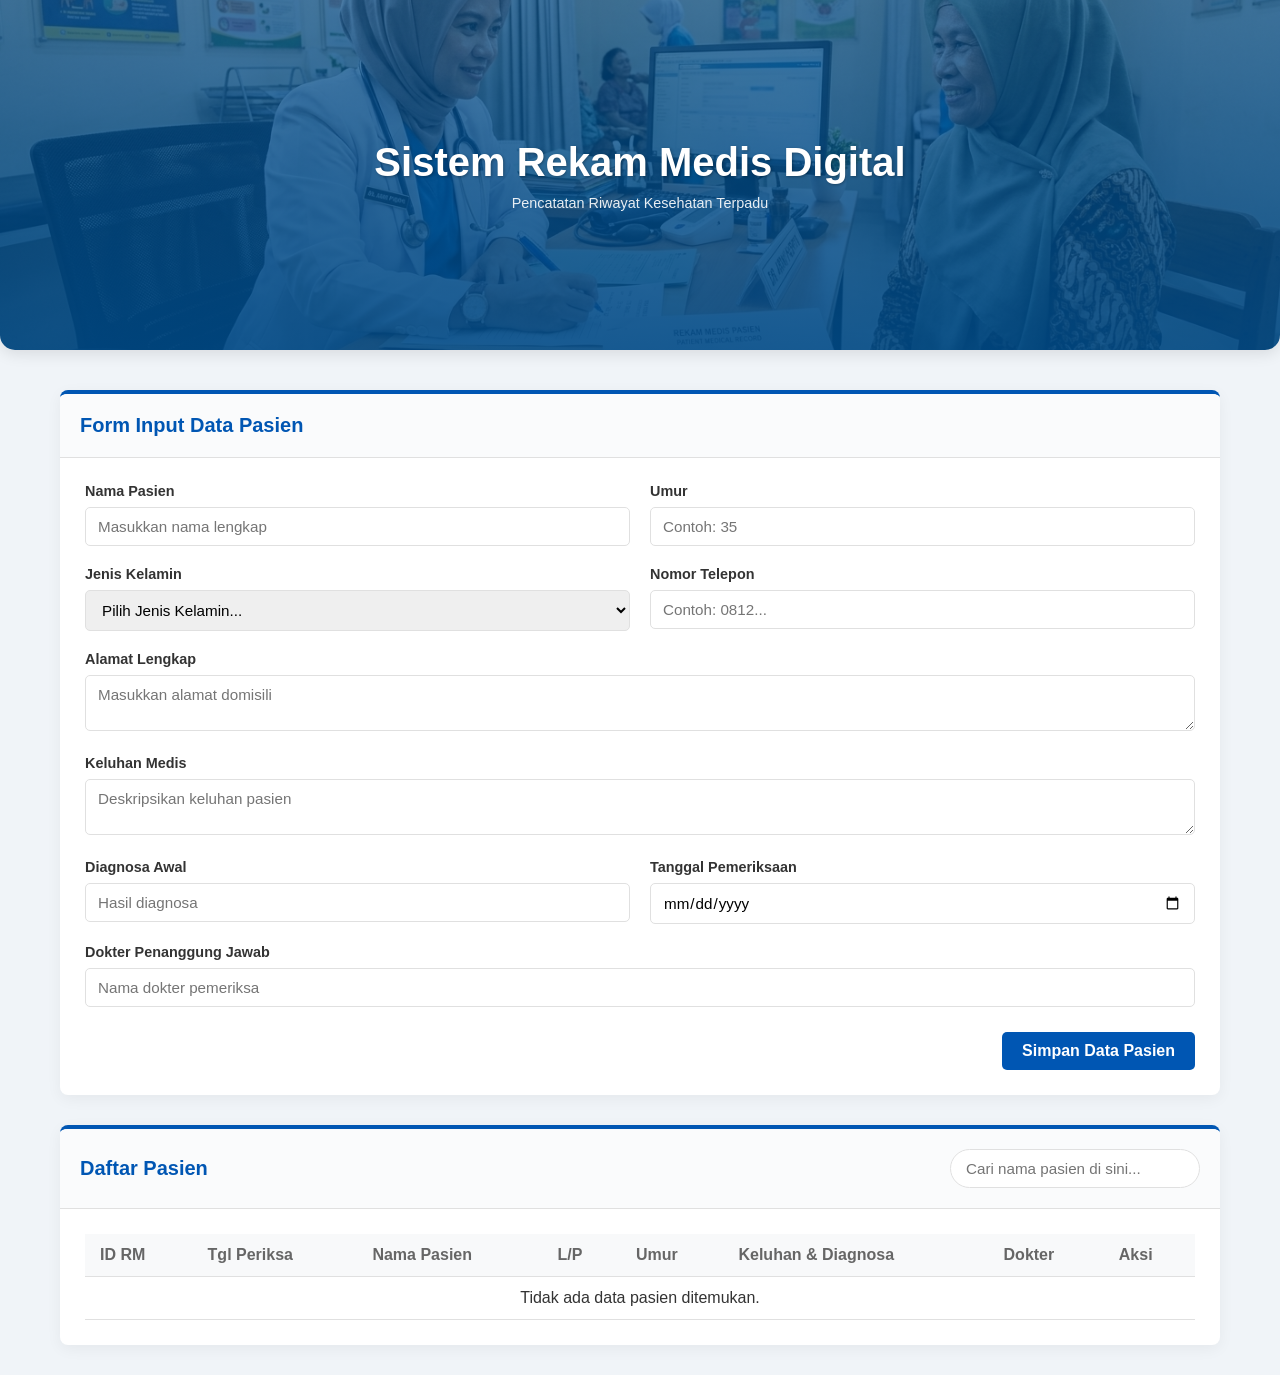
==== index.html @ aa78f80b "Add files via upload" ====
<!DOCTYPE html>
<html lang="id">
<head>
    <meta charset="UTF-8">
    <meta name="viewport" content="width=device-width, initial-scale=1.0">
    <title>Sistem Rekam Medis Digital</title>
    <link rel="stylesheet" href="style.css">
</head>
<body>
    <div id="notification" class="notification">Data berhasil disimpan!</div>

    <header class="header">
        <div class="header-content">
            <h1>Sistem Rekam Medis Digital</h1>
            <p>Pencatatan Riwayat Kesehatan Terpadu</p>
        </div>
    </header>

    <main class="container">
        <div class="card">
            <div class="card-header">
                <h2 id="formTitle">Form Input Data Pasien</h2>
            </div>
            <div class="card-body">
                <form id="patientForm">
                    <input type="hidden" id="patientId">
                    
                    <div class="form-grid">
                        <div class="form-group">
                            <label for="nama">Nama Pasien</label>
                            <input type="text" id="nama" required placeholder="Masukkan nama lengkap">
                        </div>
                        <div class="form-group">
                            <label for="umur">Umur</label>
                            <input type="number" id="umur" required placeholder="Contoh: 35" min="0">
                        </div>
                        <div class="form-group">
                            <label for="jenisKelamin">Jenis Kelamin</label>
                            <select id="jenisKelamin" required>
                                <option value="" disabled selected>Pilih Jenis Kelamin...</option>
                                <option value="Laki-laki">Laki-laki</option>
                                <option value="Perempuan">Perempuan</option>
                            </select>
                        </div>
                        <div class="form-group">
                            <label for="telepon">Nomor Telepon</label>
                            <input type="tel" id="telepon" required placeholder="Contoh: 0812...">
                        </div>
                        <div class="form-group full-width">
                            <label for="alamat">Alamat Lengkap</label>
                            <textarea id="alamat" rows="2" required placeholder="Masukkan alamat domisili"></textarea>
                        </div>
                        <div class="form-group full-width">
                            <label for="keluhan">Keluhan Medis</label>
                            <textarea id="keluhan" rows="2" required placeholder="Deskripsikan keluhan pasien"></textarea>
                        </div>
                        <div class="form-group">
                            <label for="diagnosa">Diagnosa Awal</label>
                            <input type="text" id="diagnosa" required placeholder="Hasil diagnosa">
                        </div>
                        <div class="form-group">
                            <label for="tanggal">Tanggal Pemeriksaan</label>
                            <input type="date" id="tanggal" required>
                        </div>
                        <div class="form-group full-width">
                            <label for="dokter">Dokter Penanggung Jawab</label>
                            <input type="text" id="dokter" required placeholder="Nama dokter pemeriksa">
                        </div>
                    </div>

                    <div class="form-actions">
                        <button type="button" id="btnCancel" class="btn btn-secondary" style="display: none;" onclick="resetForm()">Batal Edit</button>
                        <button type="submit" id="btnSubmit" class="btn btn-primary">Simpan Data Pasien</button>
                    </div>
                </form>
            </div>
        </div>

        <div class="card">
            <div class="card-header flex-header">
                <h2>Daftar Pasien</h2>
                <div class="search-box">
                    <input type="text" id="searchInput" placeholder="Cari nama pasien di sini...">
                </div>
            </div>
            <div class="card-body">
                <div class="table-responsive">
                    <table id="patientsTable">
                        <thead>
                            <tr>
                                <th>ID RM</th>
                                <th>Tgl Periksa</th>
                                <th>Nama Pasien</th>
                                <th>L/P</th>
                                <th>Umur</th>
                                <th>Keluhan & Diagnosa</th>
                                <th>Dokter</th>
                                <th>Aksi</th>
                            </tr>
                        </thead>
                        <tbody id="tableBody">
                        </tbody>
                    </table>
                </div>
            </div>
        </div>
    </main>

    <script src="script.js"></script>
</body>
</html>
---- style.css ----
:root {
    --primary-color: #0056b3;
    --primary-hover: #004494;
    --secondary-color: #6c757d;
    --danger-color: #dc3545;
    --danger-hover: #c82333;
    --success-color: #28a745;
    --bg-color: #f0f4f8;
    --card-bg: #ffffff;
    --text-main: #333333;
    --text-muted: #666666;
    --border-color: #e0e0e0;
}

* {
    margin: 0;
    padding: 0;
    box-sizing: border-box;
    font-family: 'Segoe UI', Tahoma, Geneva, Verdana, sans-serif;
}

body {
    background-color: var(--bg-color);
    color: var(--text-main);
}

/* --- HERO BANNER HEADER --- */
.header {
    /* Mengatur posisi dan tata letak tengah */
    position: relative;
    display: flex;
    align-items: center;
    justify-content: center;
    height: 350px; /* Atur ketinggian banner sesuai keinginan */
    margin-bottom: 40px;
    border-radius: 0 0 15px 15px; /* Sedikit melengkungkan bagian bawah (opsional) */

    /* Menggabungkan Warna Gradient Biru Transparan dan Gambar Latar */
    background-image: 
        linear-gradient(rgba(0, 74, 135, 0.7), rgba(0, 74, 135, 0.9)), /* Warna overlay biru UNS transparan */
        url(gambarpemweb.png); /* <<< GANTI NAMA FILE GAMBARMU DI SINI */

    /* Menyesuaikan proporsi gambar agar menutupi seluruh area tanpa gepeng */
    background-size: cover;
    background-position: center;
    background-repeat: no-repeat;
    
    /* Mengubah semua teks di dalam header menjadi putih */
    color: #ffffff;
    text-align: center;
    box-shadow: 0 4px 15px rgba(0,0,0,0.1);
}

/* Mengatur teks judul (h1) */
.header h1 {
    font-size: 2.5rem;
    font-weight: 700;
    margin: 0 0 10px 0;
    color: #ffffff;
    text-shadow: 1px 1px 3px rgba(0,0,0,0.3); /* Sedikit bayangan hitam agar teks lebih jelas terbaca */
}

/* Mengatur teks sub-judul (p) */
.header p {
    font-size: 1.2rem;
    margin: 0;
    font-weight: 400;
    opacity: 0.9;
}

.header-content {
    max-width: 1200px;
    margin: 0 auto;
    padding: 0 20px;
    text-align: center;
}

.header-content p {
    font-size: 0.9em;
    opacity: 0.9;
    margin-top: 5px;
}

.container {
    max-width: 1200px;
    margin: 30px auto;
    padding: 0 20px;
}

.card {
    background-color: var(--card-bg);
    border-radius: 8px;
    box-shadow: 0 4px 15px rgba(0,0,0,0.05);
    margin-bottom: 30px;
    border-top: 4px solid var(--primary-color);
    overflow: hidden;
}

.card-header {
    padding: 20px;
    border-bottom: 1px solid var(--border-color);
    background-color: #fafbfc;
}

.card-header h2 {
    font-size: 1.25rem;
    color: var(--primary-color);
}

.flex-header {
    display: flex;
    justify-content: space-between;
    align-items: center;
    flex-wrap: wrap;
    gap: 15px;
}

.card-body {
    padding: 25px;
}

.form-grid {
    display: grid;
    grid-template-columns: 1fr 1fr;
    gap: 20px;
}

.form-group.full-width {
    grid-column: 1 / -1;
}

label {
    display: block;
    margin-bottom: 8px;
    font-weight: 600;
    color: var(--text-main);
    font-size: 0.9rem;
}

input, select, textarea {
    width: 100%;
    padding: 10px 12px;
    border: 1px solid var(--border-color);
    border-radius: 5px;
    font-size: 0.95rem;
    transition: border-color 0.3s, box-shadow 0.3s;
}

input:focus, select:focus, textarea:focus {
    outline: none;
    border-color: var(--primary-color);
    box-shadow: 0 0 0 3px rgba(0, 86, 179, 0.1);
}

.form-actions {
    margin-top: 25px;
    display: flex;
    gap: 10px;
    justify-content: flex-end;
}

.btn {
    padding: 10px 20px;
    border: none;
    border-radius: 5px;
    font-size: 1rem;
    font-weight: 600;
    cursor: pointer;
    transition: background-color 0.3s, transform 0.1s;
}

.btn:active {
    transform: scale(0.98);
}

.btn-primary {
    background-color: var(--primary-color);
    color: white;
}

.btn-primary:hover { background-color: var(--primary-hover); }

.btn-secondary {
    background-color: var(--secondary-color);
    color: white;
}

.btn-danger {
    background-color: var(--danger-color);
    color: white;
    padding: 6px 12px;
    font-size: 0.85rem;
}

.btn-danger:hover { background-color: var(--danger-hover); }

.btn-edit {
    background-color: #ffc107;
    color: #212529;
    padding: 6px 12px;
    font-size: 0.85rem;
    margin-right: 5px;
}

.btn-edit:hover { background-color: #e0a800; }

.search-box input {
    width: 250px;
    border-radius: 20px;
    padding-left: 15px;
}

.table-responsive {
    overflow-x: auto;
}

table {
    width: 100%;
    border-collapse: collapse;
    min-width: 800px;
}

th, td {
    padding: 12px 15px;
    text-align: left;
    border-bottom: 1px solid var(--border-color);
}

th {
    background-color: #f8f9fa;
    font-weight: 600;
    color: var(--text-muted);
}

tr:hover {
    background-color: rgba(0, 86, 179, 0.03);
}

.empty-state {
    text-align: center;
    padding: 30px;
    color: var(--text-muted);
    display: none;
}

mark {
    background-color: #fff3cd;
    color: #856404;
    padding: 0 2px;
    border-radius: 2px;
}

.notification {
    position: fixed;
    top: 20px;
    right: -300px;
    background-color: var(--success-color);
    color: white;
    padding: 15px 25px;
    border-radius: 5px;
    box-shadow: 0 4px 12px rgba(0,0,0,0.15);
    transition: right 0.4s ease-in-out;
    z-index: 1000;
}

.notification.show {
    right: 20px;
}

@media (max-width: 768px) {
    .form-grid {
        grid-template-columns: 1fr;
    }
    .search-box input {
        width: 100%;
    }
    .flex-header {
        flex-direction: column;
        align-items: stretch;
    }
}
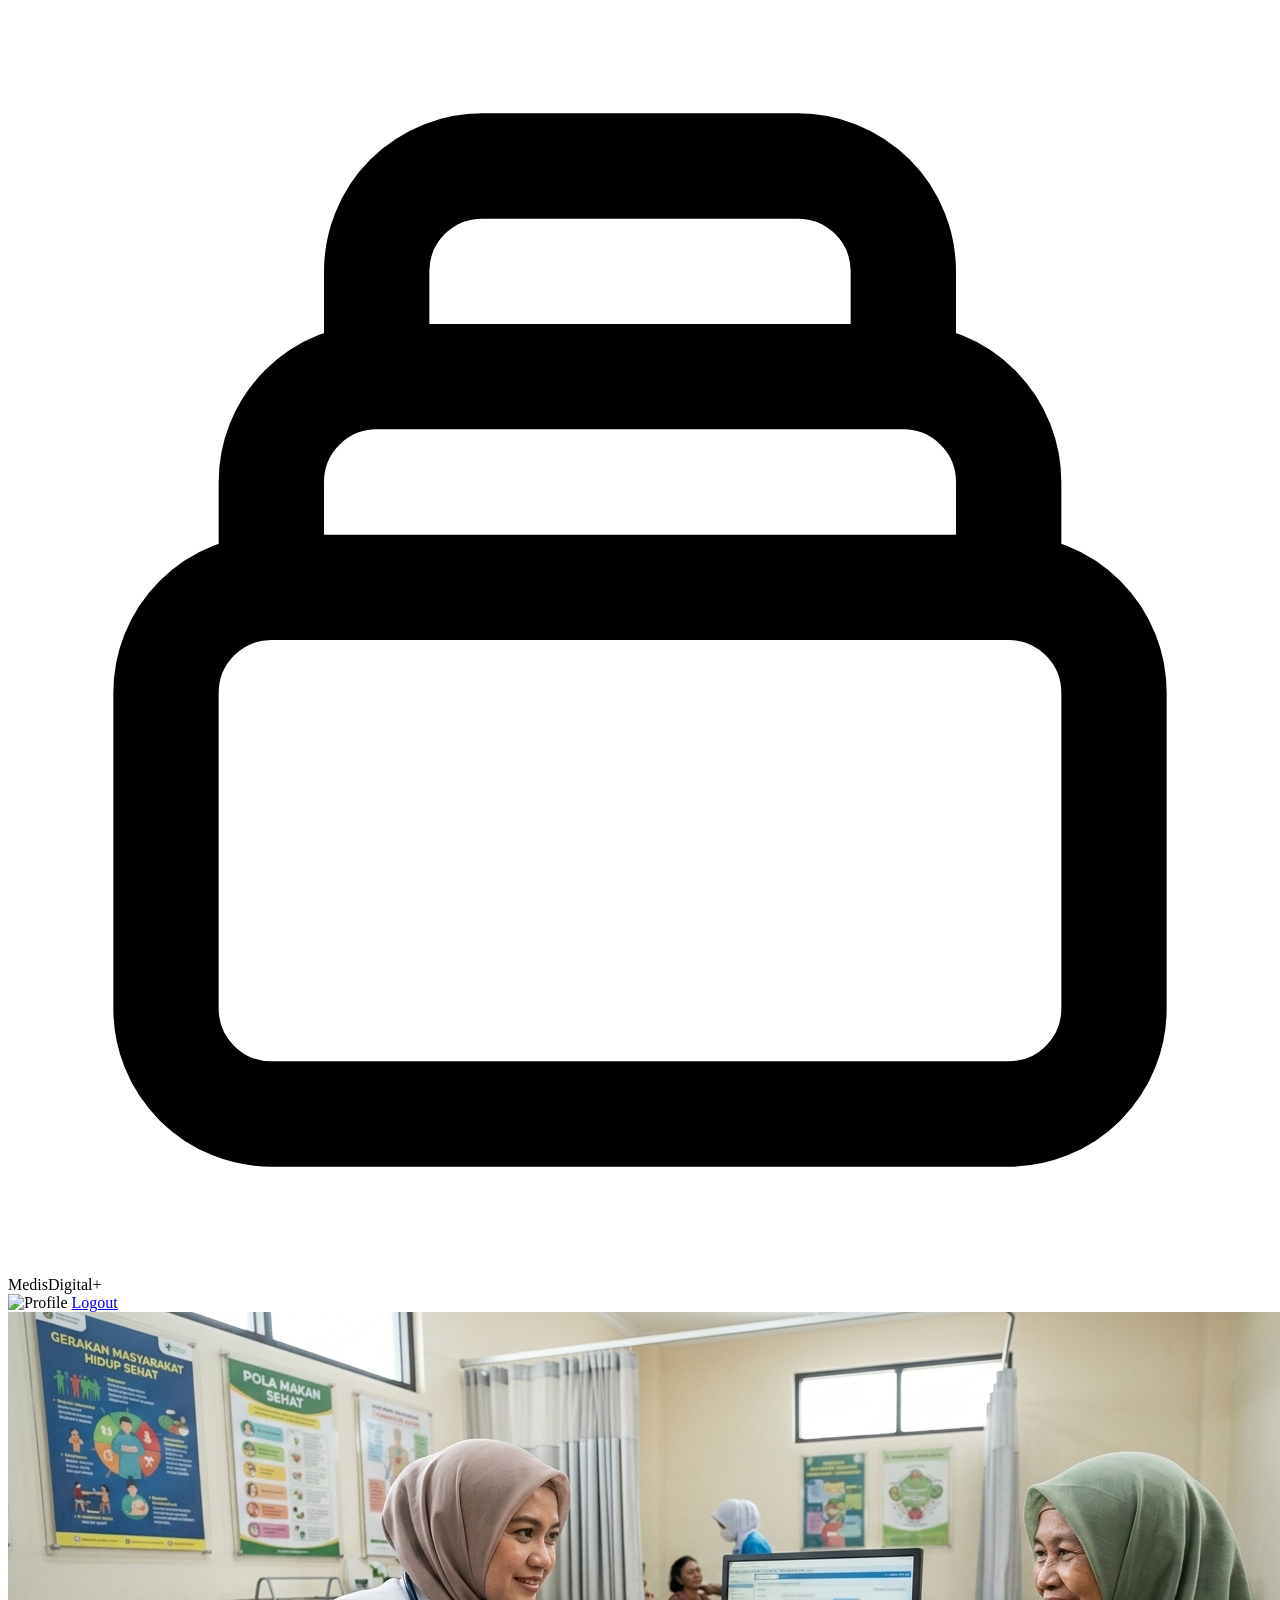
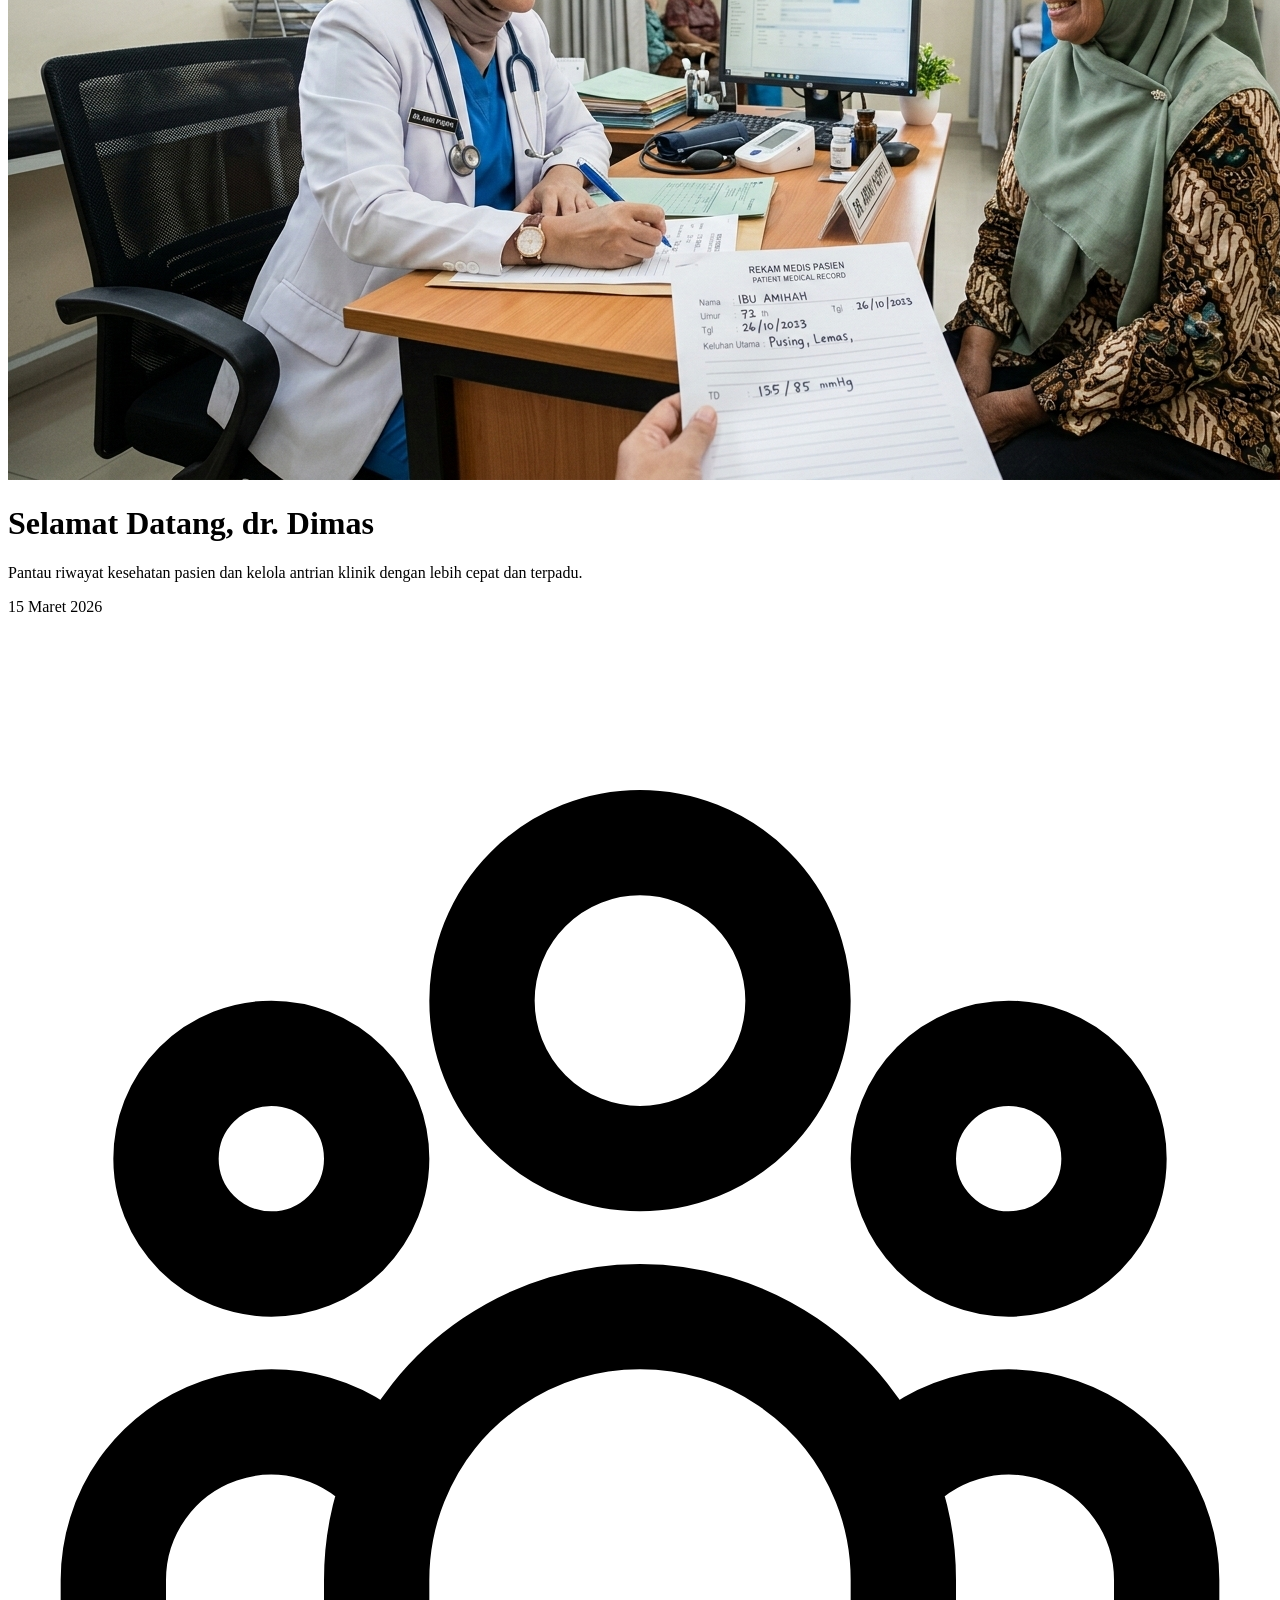
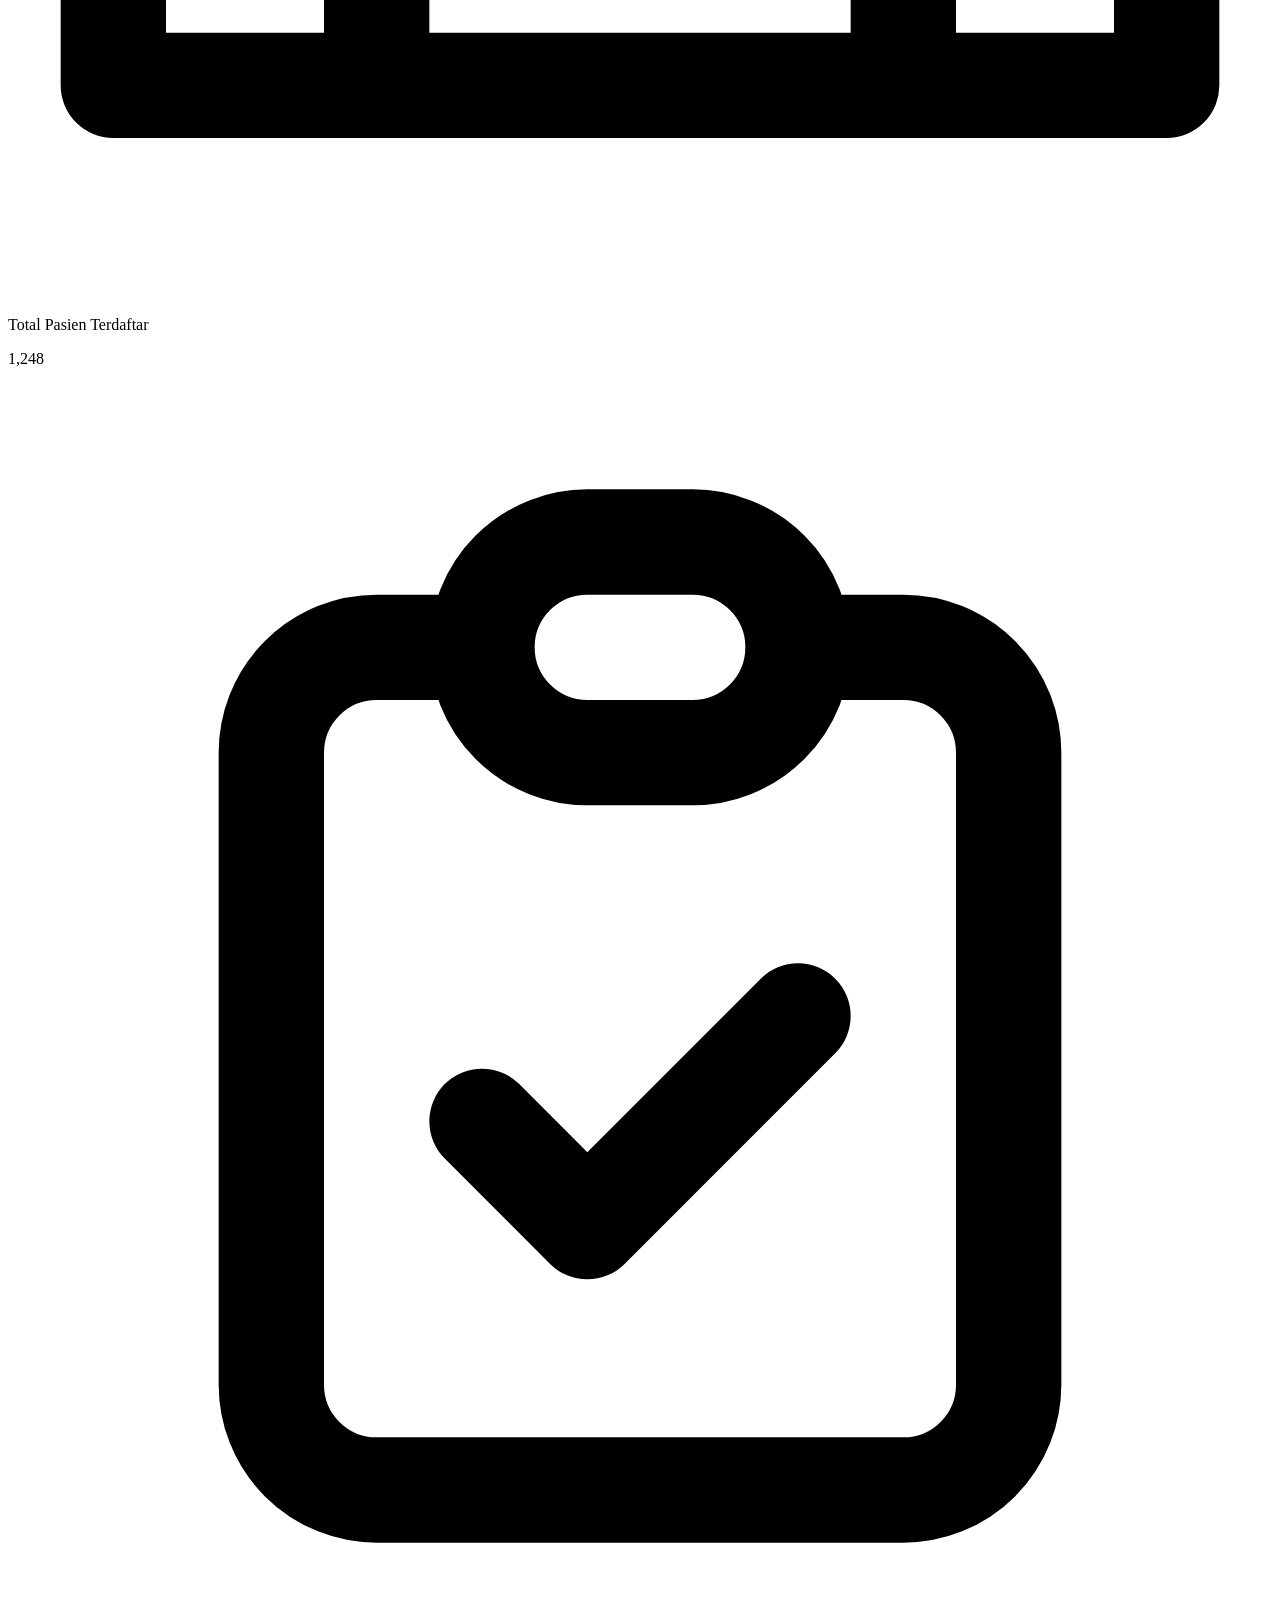
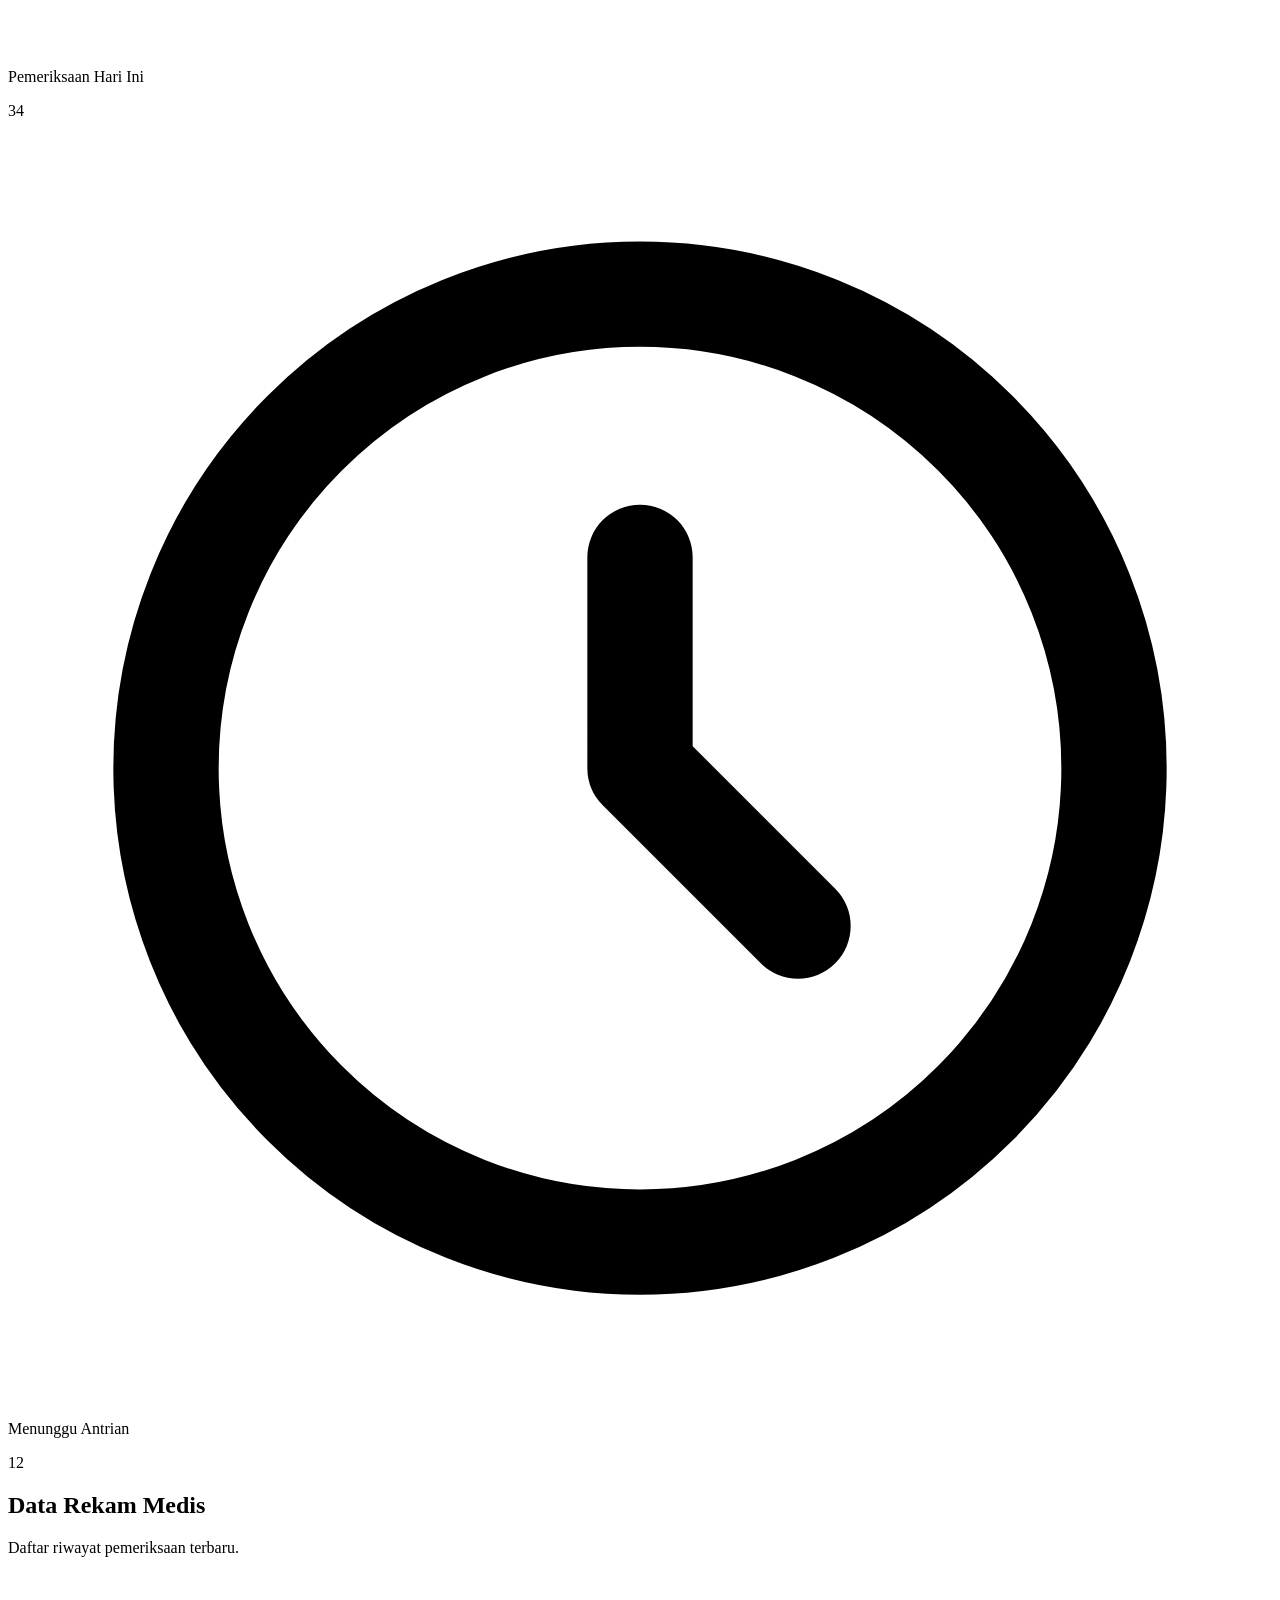
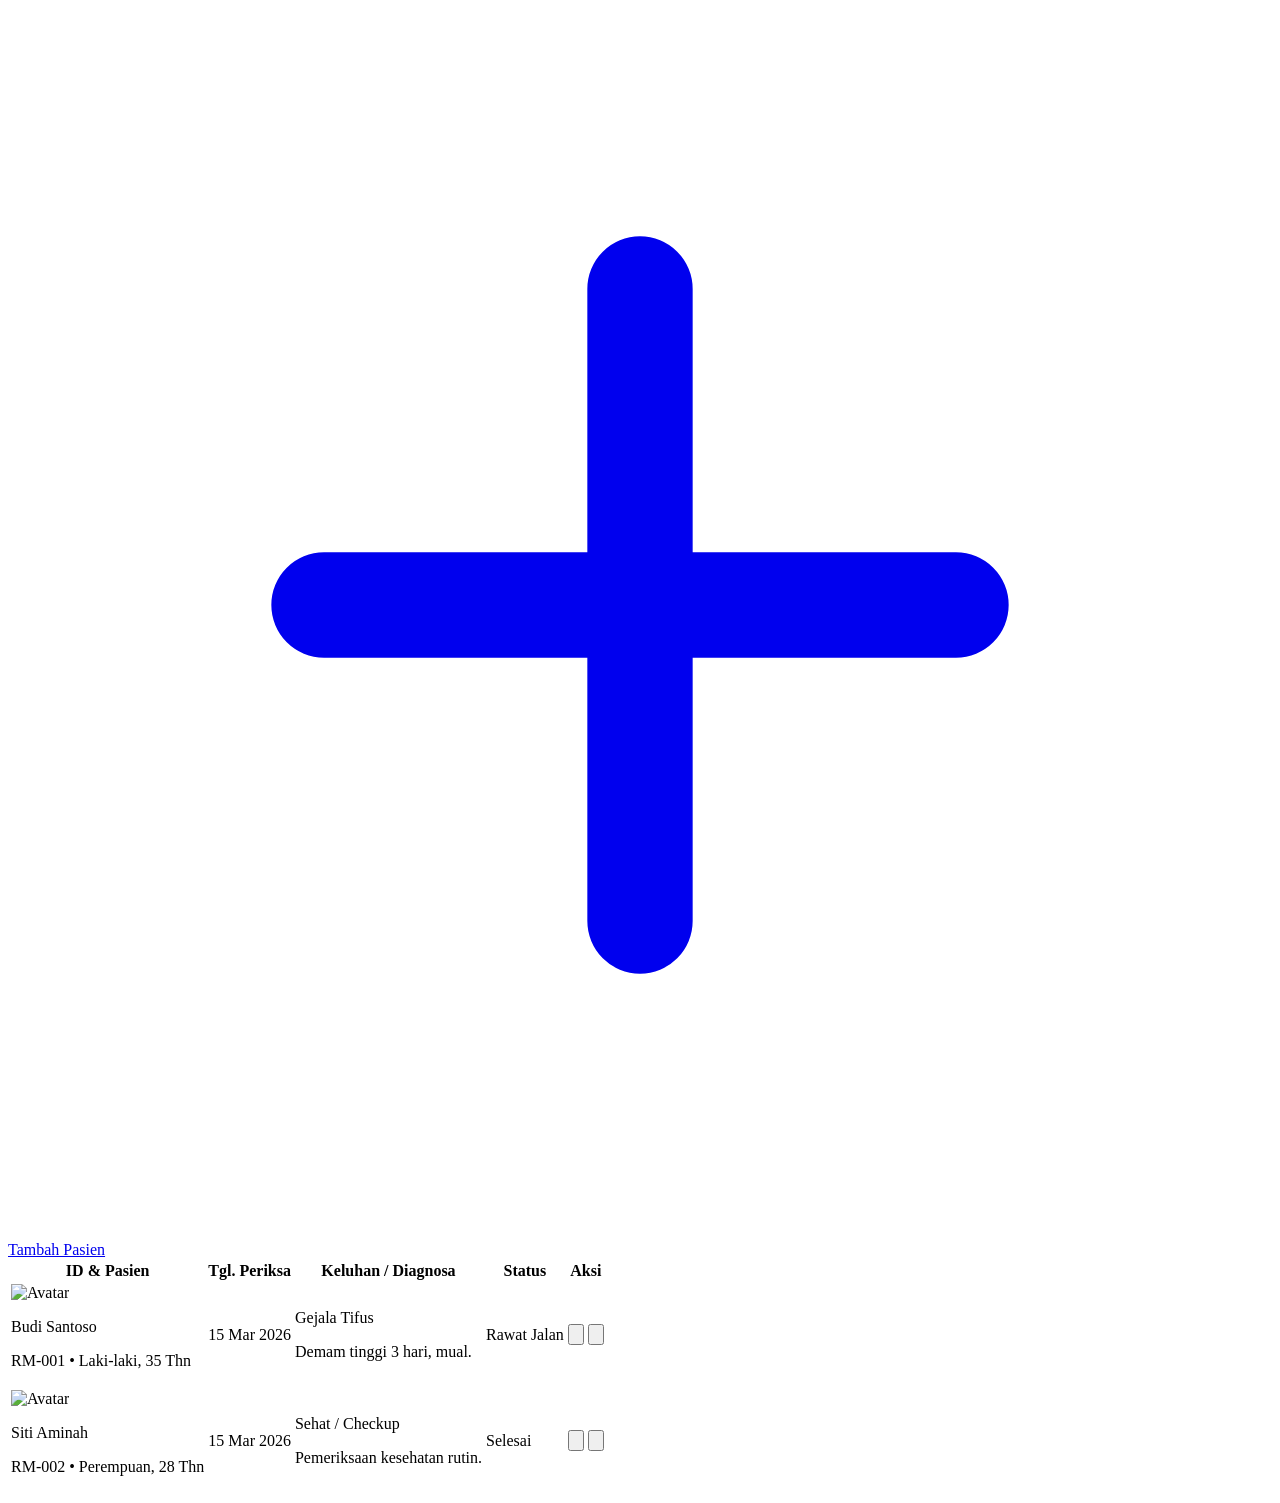
==== commit 05549e80: "Update index.html" ====
--- a/index.html
+++ b/index.html
@@ -3,109 +3,182 @@
 <head>
     <meta charset="UTF-8">
     <meta name="viewport" content="width=device-width, initial-scale=1.0">
-    <title>Sistem Rekam Medis Digital</title>
-    <link rel="stylesheet" href="style.css">
+    <title>Dashboard - Rekam Medis Digital</title>
+    <script src="https://cdn.tailwindcss.com"></script>
+    <script>
+        tailwind.config = {
+            theme: {
+                extend: {
+                    colors: {
+                        medical: {
+                            50: '#f0fdfa',
+                            100: '#ccfbf1',
+                            500: '#14b8a6',
+                            600: '#0d9488',
+                            700: '#0f766e',
+                            900: '#134e4a',
+                        }
+                    }
+                }
+            }
+        }
+    </script>
 </head>
-<body>
-    <div id="notification" class="notification">Data berhasil disimpan!</div>
+<body class="bg-slate-50 text-gray-800 font-sans pb-12">
 
-    <header class="header">
-        <div class="header-content">
-            <h1>Sistem Rekam Medis Digital</h1>
-            <p>Pencatatan Riwayat Kesehatan Terpadu</p>
+    <nav class="bg-white shadow-sm border-b border-gray-100 sticky top-0 z-50">
+        <div class="max-w-7xl mx-auto px-4 sm:px-6 lg:px-8">
+            <div class="flex justify-between h-16 items-center">
+                <div class="flex items-center gap-3">
+                    <div class="bg-medical-600 text-white p-2 rounded-lg">
+                        <svg class="w-6 h-6" fill="none" stroke="currentColor" viewBox="0 0 24 24"><path stroke-linecap="round" stroke-linejoin="round" stroke-width="2" d="M19 11H5m14 0a2 2 0 012 2v6a2 2 0 01-2 2H5a2 2 0 01-2-2v-6a2 2 0 012-2m14 0V9a2 2 0 00-2-2M5 11V9a2 2 0 012-2m0 0V5a2 2 0 012-2h6a2 2 0 012 2v2M7 7h10"></path></svg>
+                    </div>
+                    <span class="font-bold text-xl text-gray-800 tracking-wide">Medis<span class="text-medical-600">Digital+</span></span>
+                </div>
+                <div class="flex items-center gap-4">
+                    <img src="https://ui-avatars.com/api/?name=Admin+Klinik&background=0d9488&color=fff" alt="Profile" class="w-10 h-10 rounded-full border-2 border-medical-100">
+                    <a href="login.html" class="text-sm font-medium text-red-500 hover:text-red-700 transition">Logout</a>
+                </div>
+            </div>
         </div>
-    </header>
+    </nav>
 
-    <main class="container">
-        <div class="card">
-            <div class="card-header">
-                <h2 id="formTitle">Form Input Data Pasien</h2>
-            </div>
-            <div class="card-body">
-                <form id="patientForm">
-                    <input type="hidden" id="patientId">
-                    
-                    <div class="form-grid">
-                        <div class="form-group">
-                            <label for="nama">Nama Pasien</label>
-                            <input type="text" id="nama" required placeholder="Masukkan nama lengkap">
-                        </div>
-                        <div class="form-group">
-                            <label for="umur">Umur</label>
-                            <input type="number" id="umur" required placeholder="Contoh: 35" min="0">
-                        </div>
-                        <div class="form-group">
-                            <label for="jenisKelamin">Jenis Kelamin</label>
-                            <select id="jenisKelamin" required>
-                                <option value="" disabled selected>Pilih Jenis Kelamin...</option>
-                                <option value="Laki-laki">Laki-laki</option>
-                                <option value="Perempuan">Perempuan</option>
-                            </select>
-                        </div>
-                        <div class="form-group">
-                            <label for="telepon">Nomor Telepon</label>
-                            <input type="tel" id="telepon" required placeholder="Contoh: 0812...">
-                        </div>
-                        <div class="form-group full-width">
-                            <label for="alamat">Alamat Lengkap</label>
-                            <textarea id="alamat" rows="2" required placeholder="Masukkan alamat domisili"></textarea>
-                        </div>
-                        <div class="form-group full-width">
-                            <label for="keluhan">Keluhan Medis</label>
-                            <textarea id="keluhan" rows="2" required placeholder="Deskripsikan keluhan pasien"></textarea>
-                        </div>
-                        <div class="form-group">
-                            <label for="diagnosa">Diagnosa Awal</label>
-                            <input type="text" id="diagnosa" required placeholder="Hasil diagnosa">
-                        </div>
-                        <div class="form-group">
-                            <label for="tanggal">Tanggal Pemeriksaan</label>
-                            <input type="date" id="tanggal" required>
-                        </div>
-                        <div class="form-group full-width">
-                            <label for="dokter">Dokter Penanggung Jawab</label>
-                            <input type="text" id="dokter" required placeholder="Nama dokter pemeriksa">
-                        </div>
-                    </div>
-
-                    <div class="form-actions">
-                        <button type="button" id="btnCancel" class="btn btn-secondary" style="display: none;" onclick="resetForm()">Batal Edit</button>
-                        <button type="submit" id="btnSubmit" class="btn btn-primary">Simpan Data Pasien</button>
-                    </div>
-                </form>
+    <main class="max-w-7xl mx-auto px-4 sm:px-6 lg:px-8 mt-6">
+        
+        <div class="relative bg-blue-900 rounded-2xl overflow-hidden shadow-lg mb-8 h-48 sm:h-64 flex items-center">
+            <img src="gambarpemweb.png" class="absolute inset-0 w-full h-full object-cover opacity-40 mix-blend-overlay" alt="Hospital Background">
+            <div class="absolute inset-0 bg-gradient-to-r from-medical-900/90 to-blue-900/70"></div>
+            
+            <div class="relative z-10 px-8 sm:px-12 text-white w-full flex flex-col sm:flex-row justify-between items-start sm:items-center gap-4">
+                <div>
+                    <h1 class="text-3xl sm:text-4xl font-bold mb-2">Selamat Datang, dr. Dimas</h1>
+                    <p class="text-medical-100 text-lg max-w-xl">Pantau riwayat kesehatan pasien dan kelola antrian klinik dengan lebih cepat dan terpadu.</p>
+                </div>
+                <p class="text-sm font-medium bg-white/20 px-4 py-2 rounded-full backdrop-blur-sm border border-white/30">
+                    15 Maret 2026
+                </p>
             </div>
         </div>
 
-        <div class="card">
-            <div class="card-header flex-header">
-                <h2>Daftar Pasien</h2>
-                <div class="search-box">
-                    <input type="text" id="searchInput" placeholder="Cari nama pasien di sini...">
+        <div class="grid grid-cols-1 md:grid-cols-3 gap-6 mb-8">
+            <div class="bg-white p-6 rounded-2xl shadow-sm border border-gray-100 flex items-center gap-5 hover:shadow-md transition">
+                <div class="bg-blue-100 text-blue-600 p-4 rounded-xl">
+                    <svg class="w-8 h-8" fill="none" stroke="currentColor" viewBox="0 0 24 24"><path stroke-linecap="round" stroke-linejoin="round" stroke-width="2" d="M17 20h5v-2a3 3 0 00-5.356-1.857M17 20H7m10 0v-2c0-.656-.126-1.283-.356-1.857M7 20H2v-2a3 3 0 015.356-1.857M7 20v-2c0-.656.126-1.283.356-1.857m0 0a5.002 5.002 0 019.288 0M15 7a3 3 0 11-6 0 3 3 0 016 0zm6 3a2 2 0 11-4 0 2 2 0 014 0zM7 10a2 2 0 11-4 0 2 2 0 014 0z"></path></svg>
+                </div>
+                <div>
+                    <p class="text-sm text-gray-500 font-medium">Total Pasien Terdaftar</p>
+                    <p class="text-2xl font-bold text-gray-800">1,248</p>
                 </div>
             </div>
-            <div class="card-body">
-                <div class="table-responsive">
-                    <table id="patientsTable">
-                        <thead>
-                            <tr>
-                                <th>ID RM</th>
-                                <th>Tgl Periksa</th>
-                                <th>Nama Pasien</th>
-                                <th>L/P</th>
-                                <th>Umur</th>
-                                <th>Keluhan & Diagnosa</th>
-                                <th>Dokter</th>
-                                <th>Aksi</th>
-                            </tr>
-                        </thead>
-                        <tbody id="tableBody">
-                        </tbody>
-                    </table>
+            <div class="bg-white p-6 rounded-2xl shadow-sm border border-gray-100 flex items-center gap-5 hover:shadow-md transition">
+                <div class="bg-medical-100 text-medical-600 p-4 rounded-xl">
+                    <svg class="w-8 h-8" fill="none" stroke="currentColor" viewBox="0 0 24 24"><path stroke-linecap="round" stroke-linejoin="round" stroke-width="2" d="M9 5H7a2 2 0 00-2 2v12a2 2 0 002 2h10a2 2 0 002-2V7a2 2 0 00-2-2h-2M9 5a2 2 0 002 2h2a2 2 0 002-2M9 5a2 2 0 012-2h2a2 2 0 012 2m-6 9l2 2 4-4"></path></svg>
+                </div>
+                <div>
+                    <p class="text-sm text-gray-500 font-medium">Pemeriksaan Hari Ini</p>
+                    <p class="text-2xl font-bold text-gray-800">34</p>
+                </div>
+            </div>
+            <div class="bg-white p-6 rounded-2xl shadow-sm border border-gray-100 flex items-center gap-5 hover:shadow-md transition">
+                <div class="bg-amber-100 text-amber-600 p-4 rounded-xl">
+                    <svg class="w-8 h-8" fill="none" stroke="currentColor" viewBox="0 0 24 24"><path stroke-linecap="round" stroke-linejoin="round" stroke-width="2" d="M12 8v4l3 3m6-3a9 9 0 11-18 0 9 9 0 0118 0z"></path></svg>
+                </div>
+                <div>
+                    <p class="text-sm text-gray-500 font-medium">Menunggu Antrian</p>
+                    <p class="text-2xl font-bold text-gray-800">12</p>
                 </div>
             </div>
         </div>
+
+        <div class="flex flex-col sm:flex-row justify-between items-start sm:items-center mb-6 gap-4 bg-white p-4 rounded-2xl shadow-sm border border-gray-100">
+            <div>
+                <h2 class="text-xl font-bold text-gray-800">Data Rekam Medis</h2>
+                <p class="text-sm text-gray-500">Daftar riwayat pemeriksaan terbaru.</p>
+            </div>
+            <a href="form-pasien.html" class="bg-medical-600 hover:bg-medical-700 text-white px-5 py-2.5 rounded-xl font-medium shadow-sm transition flex items-center gap-2">
+                <svg class="w-5 h-5" fill="none" stroke="currentColor" viewBox="0 0 24 24"><path stroke-linecap="round" stroke-linejoin="round" stroke-width="2" d="M12 6v6m0 0v6m0-6h6m-6 0H6"></path></svg>
+                Tambah Pasien
+            </a>
+        </div>
+
+        <div class="bg-white rounded-2xl shadow-sm border border-gray-100 overflow-hidden">
+            <div class="overflow-x-auto">
+                <table class="w-full text-left border-collapse">
+                    <thead>
+                        <tr class="bg-slate-50 border-b border-gray-100 text-gray-500">
+                            <th class="p-4 text-sm font-semibold tracking-wide">ID & Pasien</th>
+                            <th class="p-4 text-sm font-semibold tracking-wide">Tgl. Periksa</th>
+                            <th class="p-4 text-sm font-semibold tracking-wide">Keluhan / Diagnosa</th>
+                            <th class="p-4 text-sm font-semibold tracking-wide">Status</th>
+                            <th class="p-4 text-sm font-semibold tracking-wide text-center">Aksi</th>
+                        </tr>
+                    </thead>
+                    <tbody class="divide-y divide-gray-100">
+                        <tr class="hover:bg-slate-50 transition duration-150">
+                            <td class="p-4">
+                                <div class="flex items-center gap-3">
+                                    <img src="https://ui-avatars.com/api/?name=Budi+Santoso&background=E0F2FE&color=0284C7" class="w-10 h-10 rounded-full" alt="Avatar">
+                                    <div>
+                                        <p class="text-sm font-bold text-gray-900">Budi Santoso</p>
+                                        <p class="text-xs text-gray-500">RM-001 • Laki-laki, 35 Thn</p>
+                                    </div>
+                                </div>
+                            </td>
+                            <td class="p-4 text-sm text-gray-600">15 Mar 2026</td>
+                            <td class="p-4">
+                                <p class="text-sm font-medium text-gray-800">Gejala Tifus</p>
+                                <p class="text-xs text-gray-500">Demam tinggi 3 hari, mual.</p>
+                            </td>
+                            <td class="p-4">
+                                <span class="bg-amber-100 text-amber-700 px-3 py-1 rounded-full text-xs font-bold inline-flex items-center gap-1">
+                                    <span class="w-1.5 h-1.5 bg-amber-500 rounded-full"></span> Rawat Jalan
+                                </span>
+                            </td>
+                            <td class="p-4 text-center">
+                                <button class="p-2 text-blue-600 hover:bg-blue-50 rounded-lg transition" title="Edit Data">
+                                    <svg class="w-5 h-5" fill="none" stroke="currentColor" viewBox="0 0 24 24"><path stroke-linecap="round" stroke-linejoin="round" stroke-width="2" d="M11 5H6a2 2 0 00-2 2v11a2 2 0 002 2h11a2 2 0 002-2v-5m-1.414-9.414a2 2 0 112.828 2.828L11.828 15H9v-2.828l8.586-8.586z"></path></svg>
+                                </button>
+                                <button class="p-2 text-red-600 hover:bg-red-50 rounded-lg transition" title="Hapus Data">
+                                    <svg class="w-5 h-5" fill="none" stroke="currentColor" viewBox="0 0 24 24"><path stroke-linecap="round" stroke-linejoin="round" stroke-width="2" d="M19 7l-.867 12.142A2 2 0 0116.138 21H7.862a2 2 0 01-1.995-1.858L5 7m5 4v6m4-6v6m1-10V4a1 1 0 00-1-1h-4a1 1 0 00-1 1v3M4 7h16"></path></svg>
+                                </button>
+                            </td>
+                        </tr>
+
+                        <tr class="hover:bg-slate-50 transition duration-150">
+                            <td class="p-4">
+                                <div class="flex items-center gap-3">
+                                    <img src="https://ui-avatars.com/api/?name=Siti+Aminah&background=FCE7F3&color=BE185D" class="w-10 h-10 rounded-full" alt="Avatar">
+                                    <div>
+                                        <p class="text-sm font-bold text-gray-900">Siti Aminah</p>
+                                        <p class="text-xs text-gray-500">RM-002 • Perempuan, 28 Thn</p>
+                                    </div>
+                                </div>
+                            </td>
+                            <td class="p-4 text-sm text-gray-600">15 Mar 2026</td>
+                            <td class="p-4">
+                                <p class="text-sm font-medium text-gray-800">Sehat / Checkup</p>
+                                <p class="text-xs text-gray-500">Pemeriksaan kesehatan rutin.</p>
+                            </td>
+                            <td class="p-4">
+                                <span class="bg-green-100 text-green-700 px-3 py-1 rounded-full text-xs font-bold inline-flex items-center gap-1">
+                                    <span class="w-1.5 h-1.5 bg-green-500 rounded-full"></span> Selesai
+                                </span>
+                            </td>
+                            <td class="p-4 text-center">
+                                <button class="p-2 text-blue-600 hover:bg-blue-50 rounded-lg transition" title="Edit Data">
+                                    <svg class="w-5 h-5" fill="none" stroke="currentColor" viewBox="0 0 24 24"><path stroke-linecap="round" stroke-linejoin="round" stroke-width="2" d="M11 5H6a2 2 0 00-2 2v11a2 2 0 002 2h11a2 2 0 002-2v-5m-1.414-9.414a2 2 0 112.828 2.828L11.828 15H9v-2.828l8.586-8.586z"></path></svg>
+                                </button>
+                                <button class="p-2 text-red-600 hover:bg-red-50 rounded-lg transition" title="Hapus Data">
+                                    <svg class="w-5 h-5" fill="none" stroke="currentColor" viewBox="0 0 24 24"><path stroke-linecap="round" stroke-linejoin="round" stroke-width="2" d="M19 7l-.867 12.142A2 2 0 0116.138 21H7.862a2 2 0 01-1.995-1.858L5 7m5 4v6m4-6v6m1-10V4a1 1 0 00-1-1h-4a1 1 0 00-1 1v3M4 7h16"></path></svg>
+                                </button>
+                            </td>
+                        </tr>
+                    </tbody>
+                </table>
+            </div>
+        </div>
+
     </main>
 
-    <script src="script.js"></script>
 </body>
-</html>+</html>
